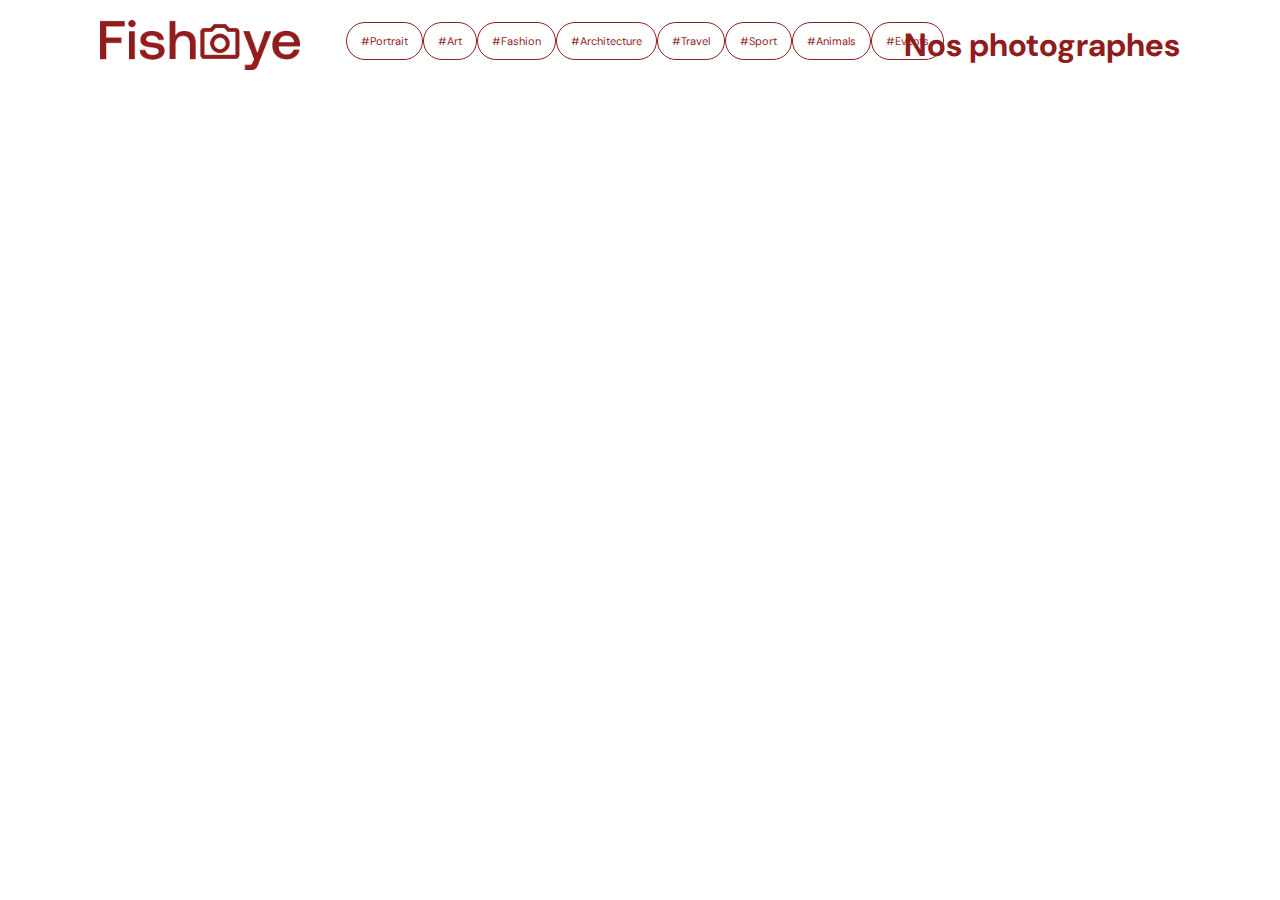
==== index.html @ 2a9f2731 "reorganisation pattern" ====
<!DOCTYPE html>
<html>
  <head>
    <link href="css/style.css" rel="stylesheet" type="text/css" />
    <meta charset="utf-8">
    <link rel="icon" type="image/png" href="assets/favicon.png">
    <link href="https://fonts.googleapis.com/css?family=DM+Sans&display=swap" rel="stylesheet">
    <title>Fisheye</title>
  </head>
  <body>
    <header>
        <img src="assets/images/logo.png" class="logo" />
        <h1>Nos photographes</h1>
    </header>
    <div class="home_filters">
      <a href="#"><p>#Portrait</p></a>
      <a href="#"><p>#Art</p></a>
      <a href="#"><p>#Fashion</p></a>
      <a href="#"><p>#Architecture</p></a>
      <a href="#"><p>#Travel</p></a>
      <a href="#"><p>#Sport</p></a>
      <a href="#"><p>#Animals</p></a>
      <a href="#"><p>#Events</p></a>
    </div>
    <main id="main">
        <div class="photographer_section"></div>
    </main>
    <script src="data/photographers.js"></script>
    <script src="scripts/factories/FactoryBuilder.js"></script>
    <script src="scripts/factories/models/Artwork.js"></script>
    <script src="scripts/factories/models/Photographer.js"></script>
    <script src="scripts/factories/Photographer.js"></script>
    <script src="scripts/pages/index.js"></script>
    <script src="scripts/pages/photographer.js"></script>
  </body>
</html>
---- css/style.css ----
@import url("photographer.css");

body {
    font-family: "DM Sans", sans-serif;
    margin: 0;
}


header {
    display: flex;
    flex-direction: row;
    justify-content: space-between;
    align-items: center;
    height: 90px;
}

h1 {
    color: #901C1C;
    margin-right: 100px;
}

.logo {
    height: 50px;
    margin-left: 100px;
}

.photographer_section {
    display: grid;
    grid-template-columns: 1fr 1fr 1fr;
    gap: 70px;
    margin-top: 100px;
}

.photographer_section article {
    justify-self: center;
    display: flex;
    justify-content: center;
    align-items: center;
    flex-direction: column;
}

.photographer_section article h2 {
    color: #D3573C;
    font-size: 36px;
}

.photographer_section article img {
    height: 200px;
    width: 200px;
    clip-path: ellipse(93px 93px at 93px 100px);
    object-fit: cover;
}

.home_filters
{
    position: absolute;
    text-align: center;
    display: flex;
    justify-content: space-between;
    width: 40%;
    top: 22px;
    margin: auto;
    left: 27%;
}
.home_filters a
{
    color: #901C1C;
    border: 1px solid;
    border-radius: 33px;
    padding: 0px 14px;
    text-decoration: none;
    font-size: 11px;
}
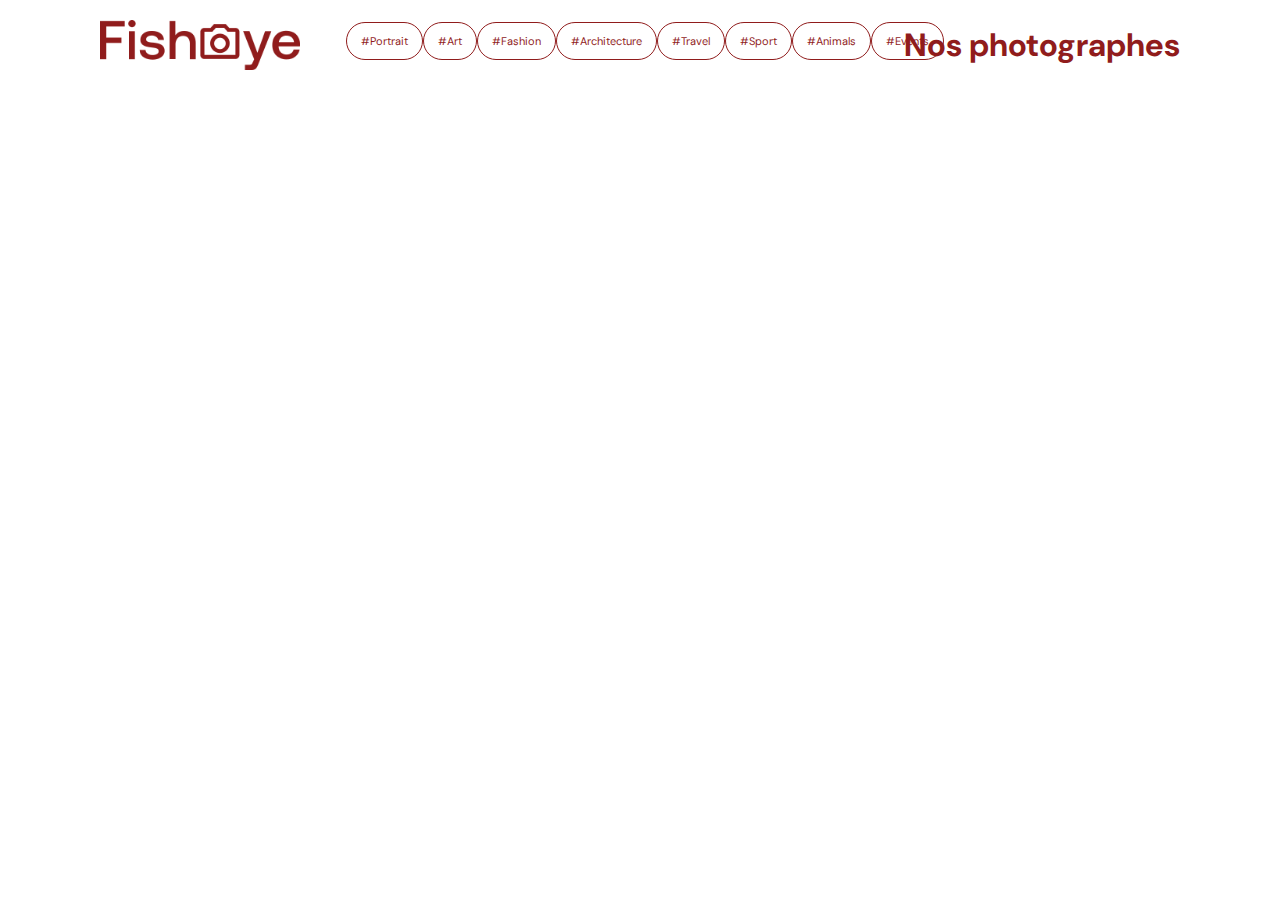
==== commit 0644946e: "reorganisation pattern" ====
--- a/index.html
+++ b/index.html
@@ -13,14 +13,14 @@
         <h1>Nos photographes</h1>
     </header>
     <div class="home_filters">
-      <a href="#"><p>#Portrait</p></a>
-      <a href="#"><p>#Art</p></a>
-      <a href="#"><p>#Fashion</p></a>
-      <a href="#"><p>#Architecture</p></a>
-      <a href="#"><p>#Travel</p></a>
-      <a href="#"><p>#Sport</p></a>
-      <a href="#"><p>#Animals</p></a>
-      <a href="#"><p>#Events</p></a>
+      <a href="#" data-filter="portrait"><p>#Portrait</p></a>
+      <a href="#" data-filter="art"><p>#Art</p></a>
+      <a href="#" data-filter="fashion"><p>#Fashion</p></a>
+      <a href="#" data-filter="architecture"><p>#Architecture</p></a>
+      <a href="#" data-filter="travel"><p>#Travel</p></a>
+      <a href="#" data-filter="sport"><p>#Sport</p></a>
+      <a href="#" data-filter="animals"><p>#Animals</p></a>
+      <a href="#" data-filter="events"><p>#Events</p></a>
     </div>
     <main id="main">
         <div class="photographer_section"></div>
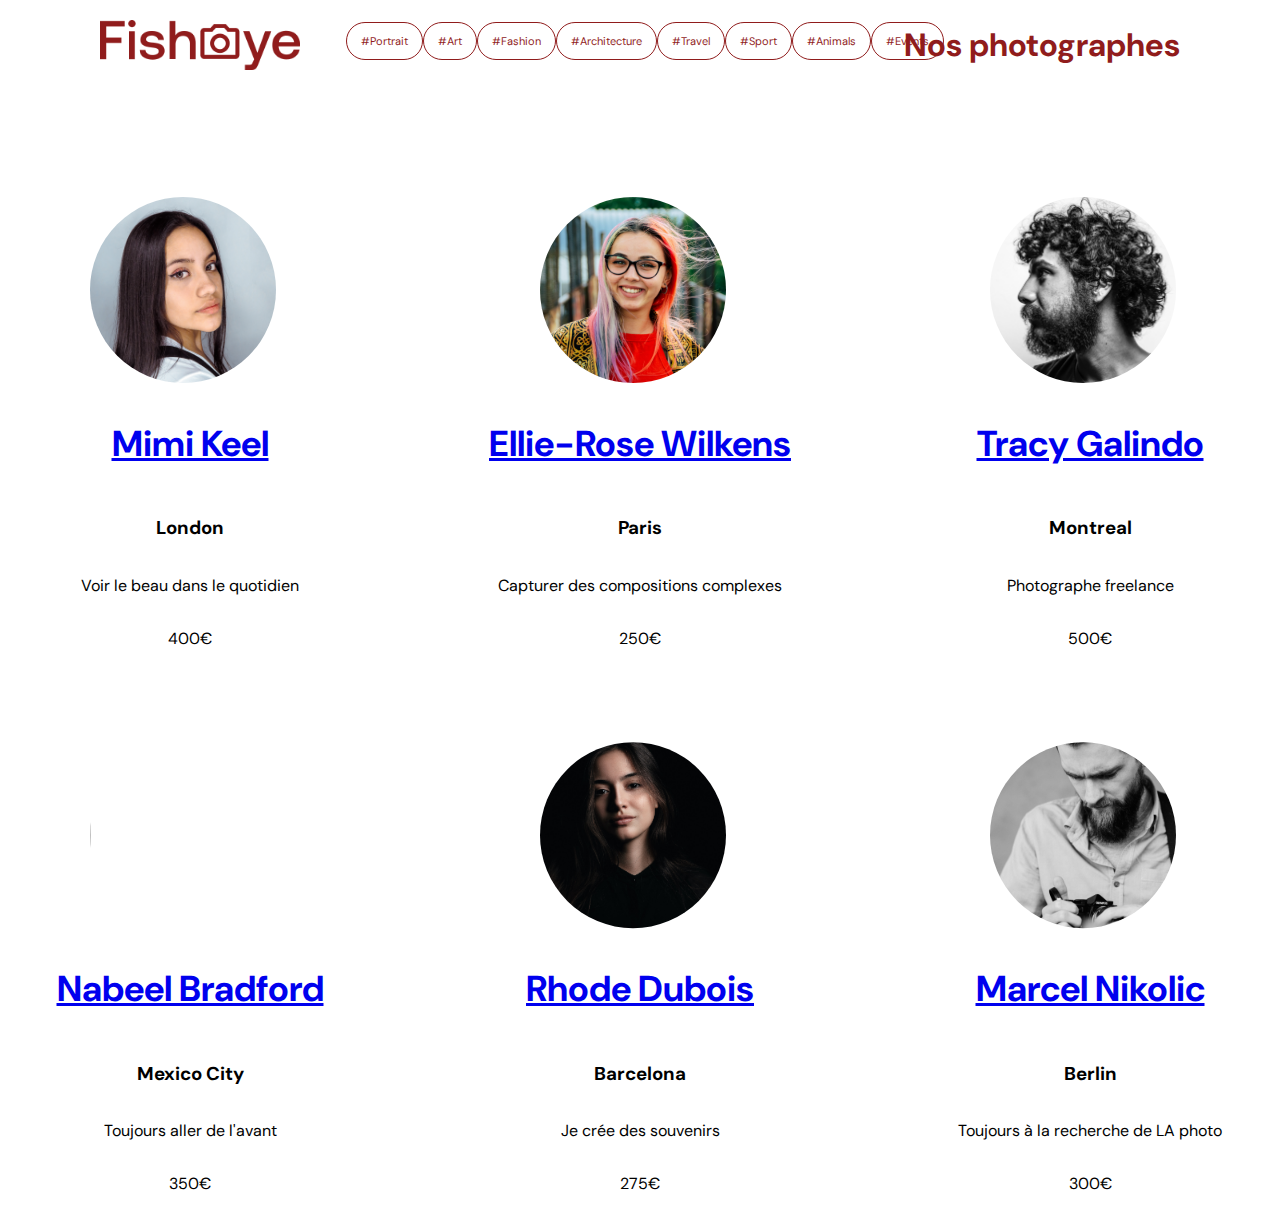
==== commit a30c5772: "Debbugage du factory pattern" ====
--- a/index.html
+++ b/index.html
@@ -25,12 +25,23 @@
     <main id="main">
         <div class="photographer_section"></div>
     </main>
+
+    <!-- script chargé le recuperer les donnes en json-->    
+    <!--<script src="data/photographers.js"></script>-->
+
+
+    <!-- tableau d'objet avec l'ensemble des donnees  -->
     <script src="data/photographers.js"></script>
+    <!-- Factory -->
     <script src="scripts/factories/FactoryBuilder.js"></script>
+    <!-- Models -->
     <script src="scripts/factories/models/Artwork.js"></script>
     <script src="scripts/factories/models/Photographer.js"></script>
-    <script src="scripts/factories/Photographer.js"></script>
+    <!-- Classe affichant les elements du dom -->
+    <script src="scripts/factories/CardDOM.js"></script>
+
+    <!-- scripts chargés de générer le contenu des pages -->
     <script src="scripts/pages/index.js"></script>
-    <script src="scripts/pages/photographer.js"></script>
+    <!--<script src="scripts/pages/photographer.js"></script>-->
   </body>
 </html>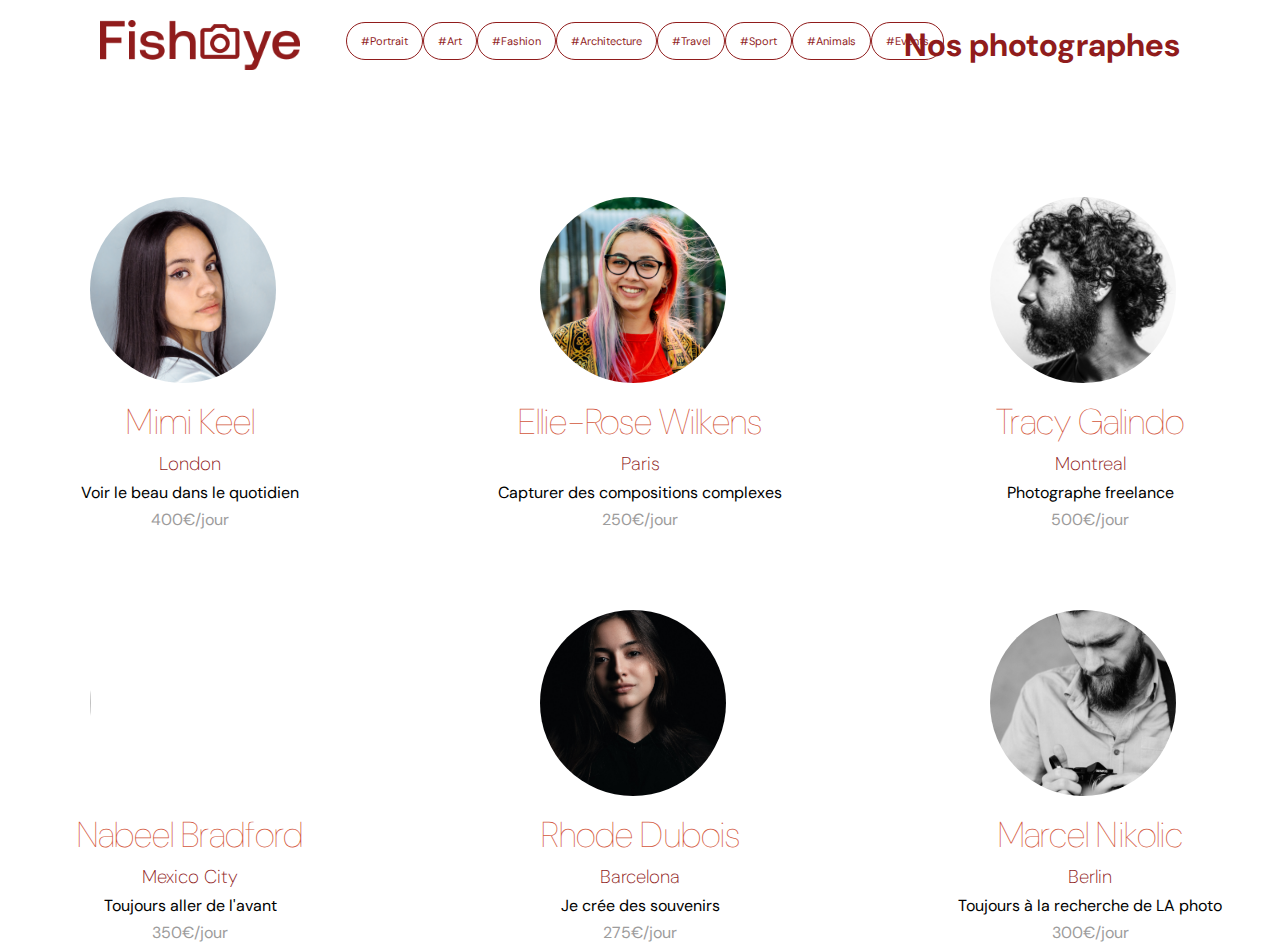
==== commit 5208a1ba: "Lightbox + modal" ====
--- a/index.html
+++ b/index.html
@@ -35,7 +35,6 @@
     <!-- Factory -->
     <script src="scripts/factories/FactoryBuilder.js"></script>
     <!-- Models -->
-    <script src="scripts/factories/models/Artwork.js"></script>
     <script src="scripts/factories/models/Photographer.js"></script>
     <!-- Classe affichant les elements du dom -->
     <script src="scripts/factories/CardDOM.js"></script>
--- a/css/style.css
+++ b/css/style.css
@@ -13,7 +13,10 @@
     align-items: center;
     height: 90px;
 }
-
+a:visited, a{
+    text-decoration: none;
+    color:inherit;
+}
 h1 {
     color: #901C1C;
     margin-right: 100px;
@@ -50,6 +53,18 @@
     clip-path: ellipse(93px 93px at 93px 100px);
     object-fit: cover;
 }
+.video_artwork{
+    height: 238px;
+    width: 238px;
+    border-radius: 9px;
+    object-fit: cover;
+}
+.roundimage {
+    height: 200px;
+    width: 41%;
+    clip-path: ellipse(80px 80px at 95px 100px);
+    object-fit: cover;
+}
 
 .home_filters
 {
@@ -71,4 +86,53 @@
     text-decoration: none;
     font-size: 11px;
 }
+article h2, article h3, article p{
+    margin: 3px auto;
+}
+article h2{
+    font-weight: 100;
+}
+article h3{
+    color: #901C1C;
+    font-weight: 200;
+}
+article p:last-child{
+    color: #9d9c9c;
+}
 
+
+/* Page photographer */
+
+.artist-post
+{
+    width: 30%;
+}
+select, option{
+    font-size: 16px;
+    color: white;
+    padding: 15px;
+    width: 170px;
+    border: none;
+    background-color: #901C1C;
+    border-radius: 5px;
+    cursor: pointer;
+}
+
+
+/* LightBox Modal */
+.lightboxModal{
+    position: fixed;
+    z-index: 1;
+    padding-top: 100px;
+    left: 0;
+    top: 0;
+    width: 100%;
+    height: 100%;
+    overflow: auto;
+    background-color: black;
+}
+
+.lightboxModal img{
+    width: 80vw;
+    height: 100%;
+}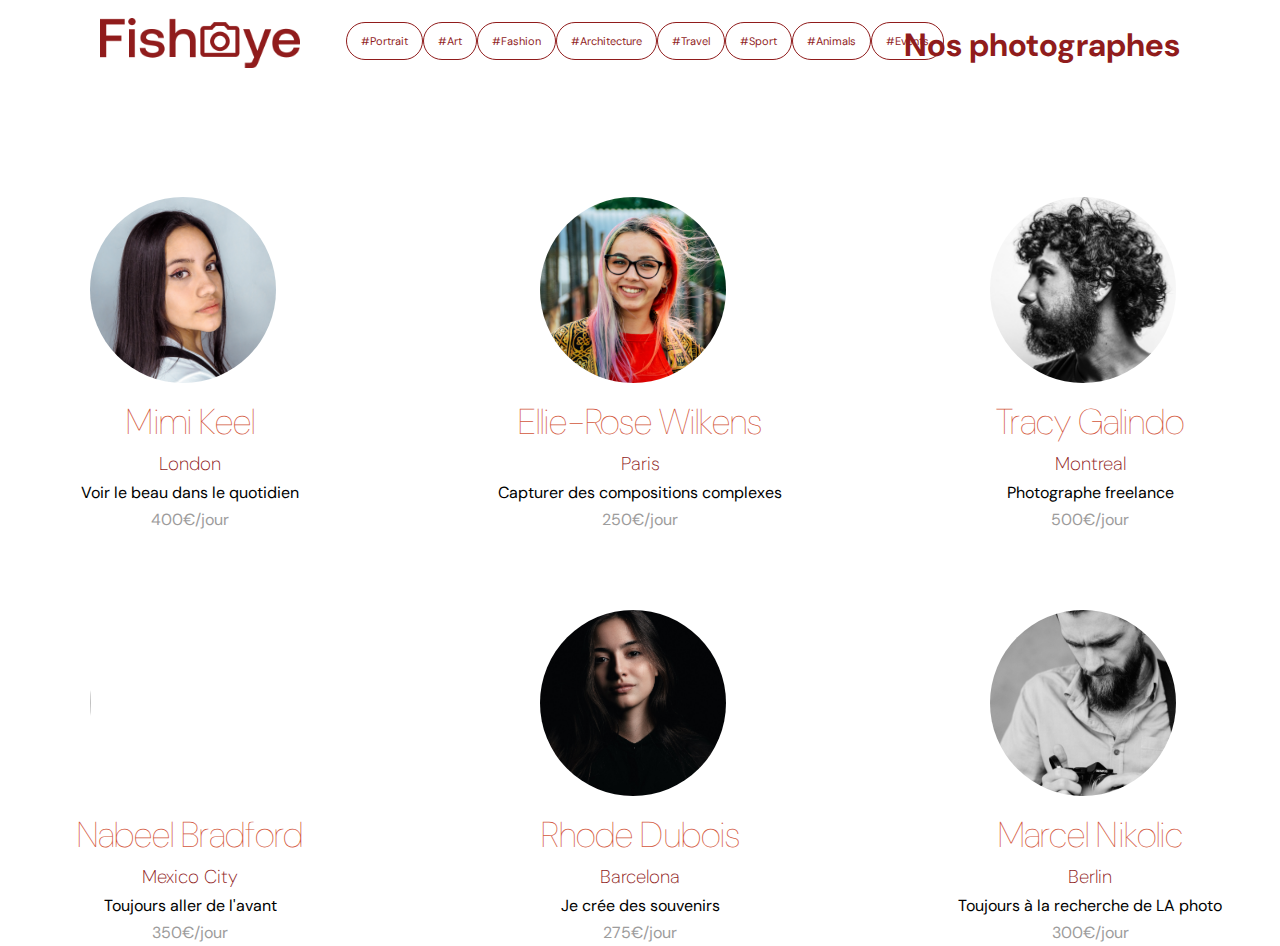
==== commit 0879966b: "Filter : correction du bug" ====
--- a/index.html
+++ b/index.html
@@ -9,7 +9,7 @@
   </head>
   <body>
     <header>
-        <img src="assets/images/logo.png" class="logo" />
+      <a href="index.html"> <img src="assets/images/logo.png" class="logo" /></a>
         <h1>Nos photographes</h1>
     </header>
     <div class="home_filters">
--- a/css/style.css
+++ b/css/style.css
@@ -107,6 +107,7 @@
 {
     width: 30%;
 }
+
 select, option{
     font-size: 16px;
     color: white;
@@ -123,16 +124,20 @@
 .lightboxModal{
     position: fixed;
     z-index: 1;
-    padding-top: 100px;
+    padding-top: 20px;
     left: 0;
     top: 0;
     width: 100%;
     height: 100%;
     overflow: auto;
-    background-color: black;
+    background-color: white;
+    justify-content: center ;    
+    align-items: center;
+
 }
 
 .lightboxModal img{
-    width: 80vw;
-    height: 100%;
+    width: 83vh;
+    height: 80vh;
+    object-fit: cover;
 }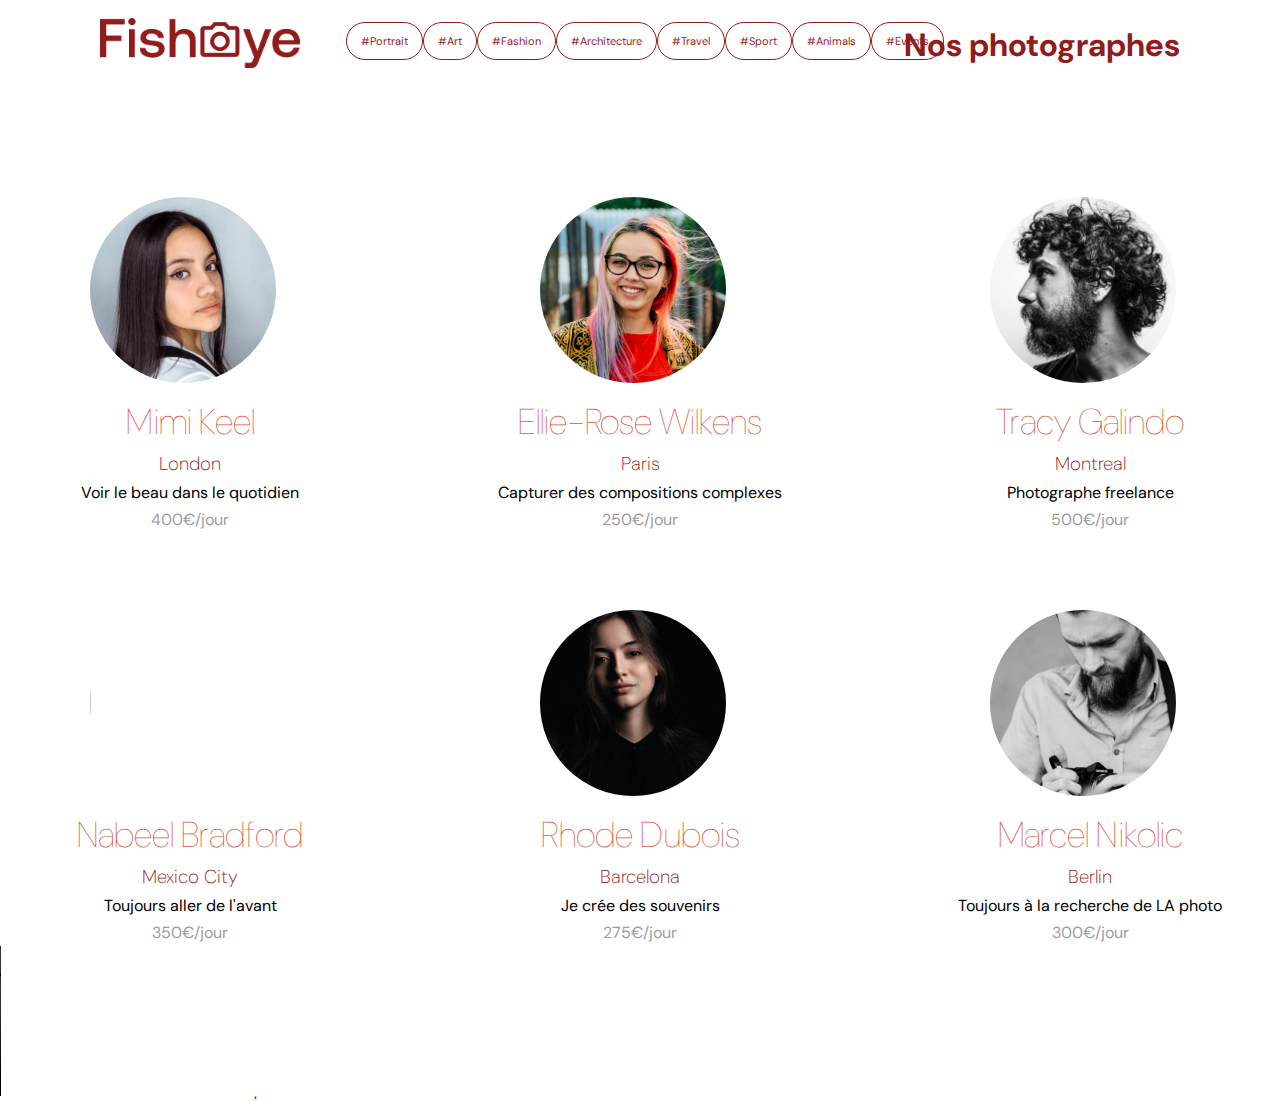
==== commit 499dde5b: "Debug likes" ====
--- a/index.html
+++ b/index.html
@@ -5,14 +5,23 @@
     <meta charset="utf-8">
     <link rel="icon" type="image/png" href="assets/favicon.png">
     <link href="https://fonts.googleapis.com/css?family=DM+Sans&display=swap" rel="stylesheet">
+    <link rel="stylesheet" href="https://cdnjs.cloudflare.com/ajax/libs/font-awesome/4.7.0/css/font-awesome.min.css">
+    <script
+    src="https://kit.fontawesome.com/d6731f7e24.js"
+    crossorigin="anonymous"
+  ></script>
+    <link
+      href="https://fonts.googleapis.com/css?family=DM+Sans"
+      rel="stylesheet"
+    />
     <title>Fisheye</title>
   </head>
   <body>
     <header>
-      <a href="index.html"> <img src="assets/images/logo.png" class="logo" /></a>
+      <a href="index.html"> <img src="assets/images/logo.png" class="logo"  role="img" alt="logo du site"/></a>
         <h1>Nos photographes</h1>
     </header>
-    <div class="home_filters">
+    <div class="home_filters" aria-label="Filtres des artistes">
       <a href="#" data-filter="portrait"><p>#Portrait</p></a>
       <a href="#" data-filter="art"><p>#Art</p></a>
       <a href="#" data-filter="fashion"><p>#Fashion</p></a>
@@ -22,9 +31,13 @@
       <a href="#" data-filter="animals"><p>#Animals</p></a>
       <a href="#" data-filter="events"><p>#Events</p></a>
     </div>
-    <main id="main">
+    <div id="main">
         <div class="photographer_section"></div>
-    </main>
+    </div>
+    <video width="250" controls >
+      <source src="/assets/photographers/Tracy/Art_Wooden_Horse_Sculpture.mp4" >
+    </video>
+    <i class="far fa-heart"></i>
 
     <!-- script chargé le recuperer les donnes en json-->    
     <!--<script src="data/photographers.js"></script>-->
